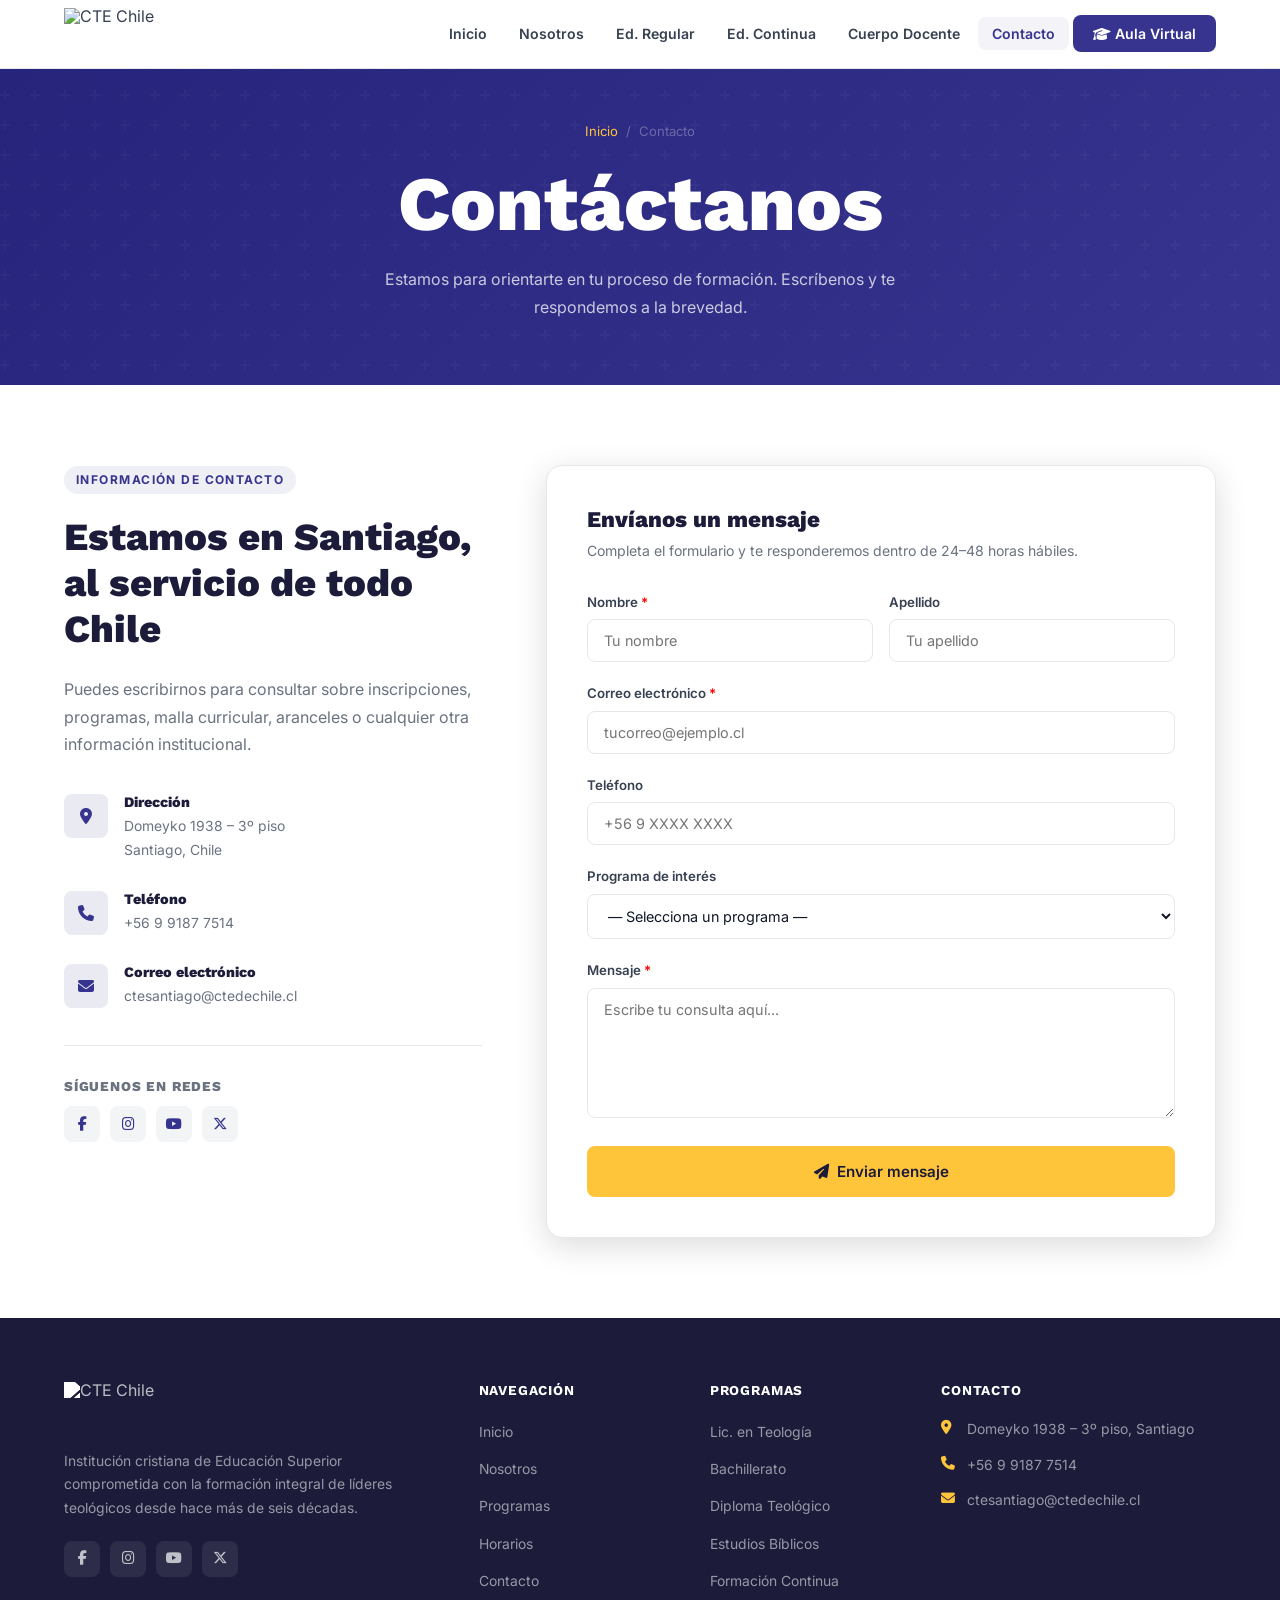
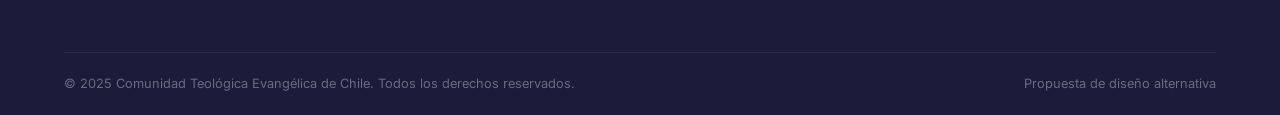
==== contacto.html @ 59718602 "Propuesta web CTE Chile — sitio completo multi-página" ====
<!DOCTYPE html>
<html lang="es">
<head>
  <meta charset="UTF-8">
  <meta name="viewport" content="width=device-width, initial-scale=1.0">
  <title>Contacto — CTE Chile</title>
  <meta name="description" content="Contáctanos para consultar sobre programas, inscripciones y actividades de la Comunidad Teológica Evangélica de Chile.">
  <link rel="preconnect" href="https://fonts.googleapis.com">
  <link rel="preconnect" href="https://fonts.gstatic.com" crossorigin>
  <link href="https://fonts.googleapis.com/css2?family=Work+Sans:wght@400;600;700;800&family=Inter:wght@400;500;600&display=swap" rel="stylesheet">
  <link rel="stylesheet" href="https://cdnjs.cloudflare.com/ajax/libs/font-awesome/6.5.0/css/all.min.css">
  <link rel="stylesheet" href="style.css">
</head>
<body>

  <!-- NAVBAR -->
  <nav class="navbar" id="navbar">
    <div class="container">
      <div class="navbar-inner">
        <a href="index.html" class="logo">
          <img src="https://ctedechile.cl/wp-content/uploads/2025/12/LOGO-CTE-HD-02.png" alt="CTE Chile" class="logo-img">
        </a>
        <ul class="nav-links" id="navLinks">
          <li><a href="index.html">Inicio</a></li>
          <li><a href="nosotros.html">Nosotros</a></li>
          <li><a href="programas.html">Ed. Regular</a></li>
          <li><a href="continua.html">Ed. Continua</a></li>
          <li><a href="docentes.html">Cuerpo Docente</a></li>
          <li><a href="contacto.html" class="active">Contacto</a></li>
          <li><a href="#" class="nav-cta"><i class="fas fa-graduation-cap"></i> Aula Virtual</a></li>
        </ul>
        <button class="nav-toggle" id="navToggle" aria-label="Abrir menú">
          <span></span><span></span><span></span>
        </button>
      </div>
    </div>
  </nav>

  <!-- PAGE HERO -->
  <section class="page-hero">
    <div class="container">
      <div class="breadcrumb">
        <a href="index.html">Inicio</a>
        <span>/</span>
        <span>Contacto</span>
      </div>
      <h1>Contáctanos</h1>
      <p>Estamos para orientarte en tu proceso de formación. Escríbenos y te respondemos a la brevedad.</p>
    </div>
  </section>

  <!-- CONTACT SECTION -->
  <section class="section">
    <div class="container">
      <div class="contact-grid">

        <!-- Info -->
        <div>
          <span class="section-label">Información de contacto</span>
          <h2 style="margin-top:8px;margin-bottom:24px">Estamos en Santiago,<br>al servicio de todo Chile</h2>
          <p style="color:var(--gray-500);margin-bottom:36px">Puedes escribirnos para consultar sobre inscripciones, programas, malla curricular, aranceles o cualquier otra información institucional.</p>

          <div class="contact-info-item">
            <div class="contact-info-icon"><i class="fas fa-map-marker-alt"></i></div>
            <div class="contact-info-text">
              <h4>Dirección</h4>
              <p>Domeyko 1938 – 3º piso<br>Santiago, Chile</p>
            </div>
          </div>
          <div class="contact-info-item">
            <div class="contact-info-icon"><i class="fas fa-phone"></i></div>
            <div class="contact-info-text">
              <h4>Teléfono</h4>
              <p>+56 9 9187 7514</p>
            </div>
          </div>
          <div class="contact-info-item">
            <div class="contact-info-icon"><i class="fas fa-envelope"></i></div>
            <div class="contact-info-text">
              <h4>Correo electrónico</h4>
              <p>ctesantiago@ctedechile.cl</p>
            </div>
          </div>

          <div style="margin-top:36px;padding-top:32px;border-top:1px solid var(--gray-200)">
            <h4 style="font-size:.85rem;text-transform:uppercase;letter-spacing:.06em;color:var(--gray-500);margin-bottom:12px">Síguenos en redes</h4>
            <div class="footer-socials" style="margin:0">
              <a href="#" aria-label="Facebook" style="background:var(--gray-100);color:var(--primary)"><i class="fab fa-facebook-f"></i></a>
              <a href="#" aria-label="Instagram" style="background:var(--gray-100);color:var(--primary)"><i class="fab fa-instagram"></i></a>
              <a href="#" aria-label="YouTube" style="background:var(--gray-100);color:var(--primary)"><i class="fab fa-youtube"></i></a>
              <a href="#" aria-label="Twitter/X" style="background:var(--gray-100);color:var(--primary)"><i class="fab fa-x-twitter"></i></a>
            </div>
          </div>
        </div>

        <!-- Form -->
        <div class="form-card">
          <h3 style="margin-bottom:6px">Envíanos un mensaje</h3>
          <p style="color:var(--gray-500);font-size:.88rem;margin-bottom:28px">Completa el formulario y te responderemos dentro de 24–48 horas hábiles.</p>

          <form id="contactForm" novalidate>
            <!-- Honeypot oculto -->
            <input type="text" name="website" style="display:none" tabindex="-1" autocomplete="off">

            <div class="form-row">
              <div class="form-group">
                <label for="nombre">Nombre <span style="color:red">*</span></label>
                <input type="text" id="nombre" name="nombre" placeholder="Tu nombre" required autocomplete="given-name">
              </div>
              <div class="form-group">
                <label for="apellido">Apellido</label>
                <input type="text" id="apellido" name="apellido" placeholder="Tu apellido" autocomplete="family-name">
              </div>
            </div>

            <div class="form-group">
              <label for="email">Correo electrónico <span style="color:red">*</span></label>
              <input type="email" id="email" name="email" placeholder="tucorreo@ejemplo.cl" required autocomplete="email">
            </div>

            <div class="form-group">
              <label for="telefono">Teléfono</label>
              <input type="tel" id="telefono" name="telefono" placeholder="+56 9 XXXX XXXX" autocomplete="tel">
            </div>

            <div class="form-group">
              <label for="programa">Programa de interés</label>
              <select id="programa" name="programa">
                <option value="">— Selecciona un programa —</option>
                <option value="lic_ecumenico">Lic. en Estudios Teológicos, Bíblicos y Diálogo Ecuménico</option>
                <option value="lic_teologia">Licenciatura en Teología</option>
                <option value="bachillerato">Bachillerato en Teología</option>
                <option value="diploma_teo">Diploma en Estudios Teológicos</option>
                <option value="diploma_bib">Diplomado en Estudios Bíblicos</option>
                <option value="formacion_continua">Formación Continua / Talleres</option>
                <option value="otro">Otra consulta</option>
              </select>
            </div>

            <div class="form-group">
              <label for="mensaje">Mensaje <span style="color:red">*</span></label>
              <textarea id="mensaje" name="mensaje" placeholder="Escribe tu consulta aquí..." required></textarea>
            </div>

            <div id="formMsg" style="display:none;padding:12px 16px;border-radius:var(--radius);font-size:.88rem;margin-bottom:16px"></div>

            <button type="submit" class="btn btn-primary form-submit">
              <i class="fas fa-paper-plane"></i> Enviar mensaje
            </button>
          </form>
        </div>

      </div>
    </div>
  </section>

  <!-- FOOTER -->
  <footer class="footer">
    <div class="container">
      <div class="footer-grid">
        <div>
          <div class="footer-logo logo">
            <img src="https://ctedechile.cl/wp-content/uploads/2025/12/LOGO-CTE-HD-02.png" alt="CTE Chile" class="logo-img">
          </div>
          <p class="footer-desc">Institución cristiana de Educación Superior comprometida con la formación integral de líderes teológicos desde hace más de seis décadas.</p>
          <div class="footer-socials">
            <a href="#" aria-label="Facebook"><i class="fab fa-facebook-f"></i></a>
            <a href="#" aria-label="Instagram"><i class="fab fa-instagram"></i></a>
            <a href="#" aria-label="YouTube"><i class="fab fa-youtube"></i></a>
            <a href="#" aria-label="Twitter/X"><i class="fab fa-x-twitter"></i></a>
          </div>
        </div>
        <div>
          <h4>Navegación</h4>
          <ul class="footer-links">
            <li><a href="index.html">Inicio</a></li>
            <li><a href="nosotros.html">Nosotros</a></li>
            <li><a href="programas.html">Programas</a></li>
            <li><a href="horarios.html">Horarios</a></li>
          <li><a href="contacto.html">Contacto</a></li>
          </ul>
        </div>
        <div>
          <h4>Programas</h4>
          <ul class="footer-links">
            <li><a href="programas.html">Lic. en Teología</a></li>
            <li><a href="programas.html">Bachillerato</a></li>
            <li><a href="programas.html">Diploma Teológico</a></li>
            <li><a href="programas.html">Estudios Bíblicos</a></li>
            <li><a href="programas.html">Formación Continua</a></li>
          </ul>
        </div>
        <div>
          <h4>Contacto</h4>
          <ul class="footer-contact">
            <li><i class="fas fa-map-marker-alt"></i> Domeyko 1938 – 3º piso, Santiago</li>
            <li><i class="fas fa-phone"></i> +56 9 9187 7514</li>
            <li><i class="fas fa-envelope"></i> ctesantiago@ctedechile.cl</li>
          </ul>
        </div>
      </div>
      <div class="footer-bottom">
        <span>© 2025 Comunidad Teológica Evangélica de Chile. Todos los derechos reservados.</span>
        <span>Propuesta de diseño alternativa</span>
      </div>
    </div>
  </footer>

  <script src="script.js"></script>
</body>
</html>
---- style.css ----
/* ============================================================
   CTE Chile — Propuesta Alternativa de Diseño
   Paleta: Azul institucional + Amarillo + Neutros
   ============================================================ */

:root {
  --primary:     #36348E;
  --primary-dark:#25237a;
  --primary-light:#4e4bb0;
  --secondary:   #FFC53A;
  --secondary-dark:#e6a800;
  --accent:      #B7D8EF;
  --dark:        #1C1B3A;
  --gray-900:    #111827;
  --gray-700:    #374151;
  --gray-500:    #6B7280;
  --gray-200:    #E5E7EB;
  --gray-100:    #F3F4F6;
  --white:       #FFFFFF;
  --font-heading:'Work Sans', sans-serif;
  --font-body:   'Inter', sans-serif;
  --radius:      8px;
  --radius-lg:   16px;
  --shadow-sm:   0 1px 3px rgba(0,0,0,.08);
  --shadow:      0 4px 16px rgba(0,0,0,.10);
  --shadow-lg:   0 8px 32px rgba(0,0,0,.14);
  --transition:  .25s ease;
  --max-width:   1200px;
}

/* ── Reset ── */
*, *::before, *::after { box-sizing: border-box; margin: 0; padding: 0; }
html { scroll-behavior: smooth; font-size: 16px; }
body {
  font-family: var(--font-body);
  color: var(--gray-700);
  line-height: 1.7;
  background: var(--white);
}
img { display: block; max-width: 100%; height: auto; }
a { color: inherit; text-decoration: none; }
ul { list-style: none; }

/* ── Typography ── */
h1, h2, h3, h4 {
  font-family: var(--font-heading);
  font-weight: 800;
  color: var(--dark);
  line-height: 1.2;
}
h1 { font-size: clamp(2.8rem, 6vw, 4.8rem); }
h2 { font-size: clamp(1.6rem, 3.5vw, 2.4rem); }
h3 { font-size: clamp(1.1rem, 2vw, 1.4rem); }

p { margin-bottom: 1rem; }
p:last-child { margin-bottom: 0; }

/* ── Layout ── */
.container {
  width: 90%;
  max-width: var(--max-width);
  margin-inline: auto;
}
.section { padding: 80px 0; }
.section-sm { padding: 48px 0; }
.section-label {
  display: inline-block;
  font-size: .75rem;
  font-weight: 700;
  letter-spacing: .12em;
  text-transform: uppercase;
  color: var(--primary);
  background: rgba(54,52,142,.08);
  padding: 4px 12px;
  border-radius: 99px;
  margin-bottom: 12px;
}
.section-header { max-width: 640px; margin-bottom: 48px; }
.section-header.center { text-align: center; margin-inline: auto; }
.section-header p { color: var(--gray-500); font-size: 1.05rem; margin-top: 12px; }

/* ── Buttons ── */
.btn {
  display: inline-flex;
  align-items: center;
  gap: 8px;
  padding: 14px 28px;
  border-radius: var(--radius);
  font-family: var(--font-body);
  font-weight: 600;
  font-size: .95rem;
  cursor: pointer;
  border: 2px solid transparent;
  transition: var(--transition);
  text-decoration: none;
}
.btn-primary {
  background: var(--secondary);
  color: var(--dark);
  border-color: var(--secondary);
}
.btn-primary:hover {
  background: var(--secondary-dark);
  border-color: var(--secondary-dark);
  transform: translateY(-2px);
  box-shadow: var(--shadow);
}
.btn-outline {
  background: transparent;
  color: var(--white);
  border-color: rgba(255,255,255,.6);
}
.btn-outline:hover {
  background: rgba(255,255,255,.1);
  border-color: var(--white);
}
.btn-ghost {
  background: transparent;
  color: var(--primary);
  border-color: var(--primary);
}
.btn-ghost:hover {
  background: var(--primary);
  color: var(--white);
}

/* ── Logo imagen ── */
.logo-img { height: 52px; width: auto; display: block; }
.footer .logo-img { filter: brightness(0) invert(1); height: 52px; }

/* ── Navbar ── */
.navbar {
  position: fixed;
  top: 0; left: 0; right: 0;
  z-index: 1000;
  background: var(--white);
  border-bottom: 1px solid var(--gray-200);
  transition: box-shadow var(--transition);
}
.navbar.scrolled { box-shadow: var(--shadow); }
.navbar-inner {
  display: flex;
  align-items: center;
  justify-content: space-between;
  height: 68px;
  gap: 24px;
}
.logo {
  display: flex;
  flex-direction: column;
  line-height: 1.1;
}
.logo-abbr {
  font-family: var(--font-heading);
  font-weight: 800;
  font-size: 1.3rem;
  color: var(--primary);
}
.logo-full {
  font-size: .65rem;
  font-weight: 600;
  color: var(--gray-500);
  letter-spacing: .04em;
}
.nav-links {
  display: flex;
  align-items: center;
  gap: 4px;
}
.nav-links a {
  font-size: .88rem;
  font-weight: 600;
  color: var(--gray-700);
  padding: 8px 14px;
  border-radius: var(--radius);
  transition: var(--transition);
  position: relative;
}
.nav-links a:hover,
.nav-links a.active {
  color: var(--primary);
  background: rgba(54,52,142,.06);
}
.nav-cta {
  background: var(--primary);
  color: var(--white) !important;
  padding: 10px 20px !important;
  border-radius: var(--radius) !important;
}
.nav-cta:hover {
  background: var(--primary-dark) !important;
}
.nav-toggle {
  display: none;
  flex-direction: column;
  gap: 5px;
  cursor: pointer;
  padding: 4px;
  background: none;
  border: none;
}
.nav-toggle span {
  display: block;
  width: 24px;
  height: 2px;
  background: var(--dark);
  border-radius: 2px;
  transition: var(--transition);
}

/* ── Hero ── */
.hero {
  min-height: 100vh;
  display: flex;
  align-items: center;
  background: linear-gradient(135deg, var(--primary-dark) 0%, var(--primary) 60%, var(--primary-light) 100%);
  position: relative;
  overflow: hidden;
  padding-top: 68px;
}
.hero::before {
  content: '';
  position: absolute;
  inset: 0;
  background: url("data:image/svg+xml,%3Csvg width='60' height='60' viewBox='0 0 60 60' xmlns='http://www.w3.org/2000/svg'%3E%3Cg fill='none' fill-rule='evenodd'%3E%3Cg fill='%23ffffff' fill-opacity='0.03'%3E%3Cpath d='M36 34v-4h-2v4h-4v2h4v4h2v-4h4v-2h-4zm0-30V0h-2v4h-4v2h4v4h2V6h4V4h-4zM6 34v-4H4v4H0v2h4v4h2v-4h4v-2H6zM6 4V0H4v4H0v2h4v4h2V6h4V4H6z'/%3E%3C/g%3E%3C/g%3E%3C/svg%3E");
}
.hero-inner {
  display: grid;
  grid-template-columns: 1fr 1fr;
  gap: 64px;
  align-items: center;
  padding: 80px 0;
}
.hero-badge {
  display: inline-flex;
  align-items: center;
  gap: 8px;
  background: rgba(255,197,58,.15);
  border: 1px solid rgba(255,197,58,.3);
  color: var(--secondary);
  font-size: .78rem;
  font-weight: 700;
  letter-spacing: .1em;
  text-transform: uppercase;
  padding: 6px 14px;
  border-radius: 99px;
  margin-bottom: 24px;
}
.hero h1 { color: var(--white); margin-bottom: 20px; }
.hero h1 span { color: var(--secondary); }
.hero-desc {
  color: rgba(255,255,255,.8);
  font-size: 1.1rem;
  margin-bottom: 36px;
  max-width: 480px;
}
.hero-actions { display: flex; gap: 16px; flex-wrap: wrap; }
.hero-stats {
  display: flex;
  gap: 32px;
  margin-top: 48px;
  padding-top: 32px;
  border-top: 1px solid rgba(255,255,255,.15);
}
.hero-stat-value {
  font-family: var(--font-heading);
  font-weight: 800;
  font-size: 1.8rem;
  color: var(--secondary);
  display: block;
}
.hero-stat-label {
  font-size: .8rem;
  color: rgba(255,255,255,.65);
  font-weight: 500;
}
.hero-visual {
  display: flex;
  justify-content: center;
  align-items: center;
}
.hero-card {
  background: rgba(255,255,255,.1);
  backdrop-filter: blur(12px);
  border: 1px solid rgba(255,255,255,.2);
  border-radius: var(--radius-lg);
  padding: 40px;
  text-align: center;
  color: var(--white);
  max-width: 340px;
  width: 100%;
}
.hero-card-icon {
  width: 72px;
  height: 72px;
  background: var(--secondary);
  border-radius: 50%;
  display: flex;
  align-items: center;
  justify-content: center;
  margin: 0 auto 20px;
  font-size: 1.8rem;
}
.hero-card h3 { color: var(--white); margin-bottom: 12px; }
.hero-card p { color: rgba(255,255,255,.75); font-size: .9rem; }
.hero-card-programs {
  display: flex;
  flex-direction: column;
  gap: 10px;
  margin-top: 20px;
}
.hero-card-programs span {
  background: rgba(255,255,255,.1);
  padding: 8px 14px;
  border-radius: var(--radius);
  font-size: .82rem;
  font-weight: 600;
  border: 1px solid rgba(255,255,255,.15);
}

/* ── Stats band ── */
.stats-band {
  background: var(--gray-100);
  padding: 48px 0;
  border-top: 1px solid var(--gray-200);
  border-bottom: 1px solid var(--gray-200);
}
.stats-grid {
  display: grid;
  grid-template-columns: repeat(4, 1fr);
  gap: 32px;
  text-align: center;
}
.stat-item {}
.stat-number {
  font-family: var(--font-heading);
  font-weight: 800;
  font-size: 2.4rem;
  color: var(--primary);
  display: block;
}
.stat-label { font-size: .85rem; color: var(--gray-500); font-weight: 500; }

/* ── About / Nosotros ── */
.about-grid {
  display: grid;
  grid-template-columns: 1fr 1fr;
  gap: 80px;
  align-items: center;
}
.about-image {
  position: relative;
}
.about-img-main {
  width: 100%;
  border-radius: var(--radius-lg);
  object-fit: cover;
  height: 420px;
  display: block;
}
.about-badge {
  position: absolute;
  bottom: -20px;
  right: -20px;
  background: var(--secondary);
  color: var(--dark);
  padding: 20px 24px;
  border-radius: var(--radius-lg);
  font-family: var(--font-heading);
  font-weight: 800;
  box-shadow: var(--shadow-lg);
  text-align: center;
}
.about-badge span:first-child {
  display: block;
  font-size: 2rem;
  line-height: 1;
}
.about-badge span:last-child { font-size: .75rem; font-weight: 600; }
.about-values {
  display: grid;
  grid-template-columns: 1fr 1fr;
  gap: 16px;
  margin-top: 32px;
}
.value-item {
  background: var(--gray-100);
  padding: 16px 20px;
  border-radius: var(--radius);
  border-left: 3px solid var(--primary);
}
.value-item h4 {
  font-size: .9rem;
  color: var(--primary);
  margin-bottom: 4px;
}
.value-item p { font-size: .82rem; color: var(--gray-500); margin: 0; }

/* ── Programs ── */
.programs-bg { background: var(--gray-100); }
.programs-grid {
  display: grid;
  grid-template-columns: repeat(3, 1fr);
  gap: 24px;
}
.program-card {
  background: var(--white);
  border-radius: var(--radius-lg);
  padding: 32px;
  box-shadow: var(--shadow-sm);
  border: 1px solid var(--gray-200);
  transition: var(--transition);
  display: flex;
  flex-direction: column;
}
.program-card:hover {
  box-shadow: var(--shadow-lg);
  transform: translateY(-4px);
  border-color: var(--primary);
}
.program-icon {
  width: 52px;
  height: 52px;
  background: rgba(54,52,142,.1);
  border-radius: var(--radius);
  display: flex;
  align-items: center;
  justify-content: center;
  font-size: 1.4rem;
  margin-bottom: 20px;
}
.program-badge {
  font-size: .72rem;
  font-weight: 700;
  letter-spacing: .08em;
  text-transform: uppercase;
  color: var(--primary);
  background: rgba(54,52,142,.08);
  padding: 3px 10px;
  border-radius: 99px;
  display: inline-block;
  margin-bottom: 10px;
}
.program-card h3 { font-size: 1rem; margin-bottom: 10px; }
.program-card p { font-size: .87rem; color: var(--gray-500); flex: 1; }
.program-meta {
  margin-top: 20px;
  padding-top: 16px;
  border-top: 1px solid var(--gray-200);
  display: flex;
  align-items: center;
  justify-content: space-between;
  font-size: .8rem;
  color: var(--gray-500);
}
.program-duration {
  display: flex;
  align-items: center;
  gap: 6px;
  font-weight: 600;
}

/* ── Mission strip ── */
.mission-strip {
  background: linear-gradient(135deg, var(--primary) 0%, var(--primary-dark) 100%);
  padding: 72px 0;
  text-align: center;
  position: relative;
  overflow: hidden;
}
.mission-strip::before {
  content: '"';
  position: absolute;
  top: -40px;
  left: 50%;
  transform: translateX(-50%);
  font-size: 20rem;
  color: rgba(255,255,255,.04);
  font-family: Georgia, serif;
  line-height: 1;
}
.mission-strip h2 {
  color: var(--white);
  font-size: clamp(1.3rem, 3vw, 2rem);
  max-width: 800px;
  margin: 0 auto 24px;
  font-weight: 700;
  font-style: italic;
  position: relative;
}
.mission-strip p {
  color: rgba(255,255,255,.7);
  font-size: .95rem;
  position: relative;
}

/* ── Contact CTA ── */
.contact-cta {
  background: var(--secondary);
  padding: 72px 0;
}
.contact-cta-inner {
  display: flex;
  align-items: center;
  justify-content: space-between;
  gap: 32px;
}
.contact-cta h2 { color: var(--dark); margin-bottom: 8px; }
.contact-cta p { color: rgba(28,27,58,.7); margin: 0; }
.contact-cta .btn-primary {
  background: var(--primary);
  border-color: var(--primary);
  color: var(--white);
  white-space: nowrap;
  flex-shrink: 0;
}
.contact-cta .btn-primary:hover {
  background: var(--primary-dark);
  border-color: var(--primary-dark);
}

/* ── Footer ── */
.footer {
  background: var(--dark);
  color: rgba(255,255,255,.7);
  padding: 64px 0 0;
}
.footer-grid {
  display: grid;
  grid-template-columns: 2fr 1fr 1fr 1.5fr;
  gap: 48px;
  padding-bottom: 48px;
}
.footer-logo .logo-abbr { color: var(--secondary); font-size: 1.6rem; }
.footer-logo .logo-full { color: rgba(255,255,255,.5); }
.footer-desc {
  font-size: .87rem;
  line-height: 1.7;
  margin-top: 16px;
  color: rgba(255,255,255,.55);
}
.footer-socials {
  display: flex;
  gap: 10px;
  margin-top: 20px;
}
.footer-socials a {
  width: 36px;
  height: 36px;
  background: rgba(255,255,255,.08);
  border-radius: var(--radius);
  display: flex;
  align-items: center;
  justify-content: center;
  font-size: .9rem;
  transition: var(--transition);
}
.footer-socials a:hover {
  background: var(--secondary);
  color: var(--dark);
}
.footer h4 {
  color: var(--white);
  font-size: .85rem;
  font-weight: 700;
  letter-spacing: .06em;
  text-transform: uppercase;
  margin-bottom: 20px;
}
.footer-links li { margin-bottom: 10px; }
.footer-links a {
  font-size: .87rem;
  color: rgba(255,255,255,.55);
  transition: var(--transition);
}
.footer-links a:hover { color: var(--secondary); }
.footer-contact li {
  display: flex;
  gap: 10px;
  font-size: .87rem;
  margin-bottom: 12px;
  color: rgba(255,255,255,.55);
}
.footer-contact i { color: var(--secondary); width: 16px; margin-top: 3px; flex-shrink: 0; }
.footer-bottom {
  border-top: 1px solid rgba(255,255,255,.08);
  padding: 20px 0;
  display: flex;
  align-items: center;
  justify-content: space-between;
  font-size: .8rem;
  color: rgba(255,255,255,.35);
}

/* ── Inner page hero ── */
.page-hero {
  background: linear-gradient(135deg, var(--primary-dark) 0%, var(--primary) 100%);
  padding: 120px 0 64px;
  text-align: center;
  position: relative;
  overflow: hidden;
}
.page-hero::before {
  content: '';
  position: absolute;
  inset: 0;
  background: url("data:image/svg+xml,%3Csvg width='60' height='60' viewBox='0 0 60 60' xmlns='http://www.w3.org/2000/svg'%3E%3Cg fill='none' fill-rule='evenodd'%3E%3Cg fill='%23ffffff' fill-opacity='0.03'%3E%3Cpath d='M36 34v-4h-2v4h-4v2h4v4h2v-4h4v-2h-4zm0-30V0h-2v4h-4v2h4v4h2V6h4V4h-4zM6 34v-4H4v4H0v2h4v4h2v-4h4v-2H6zM6 4V0H4v4H0v2h4v4h2V6h4V4H6z'/%3E%3C/g%3E%3C/g%3E%3C/svg%3E");
}
.page-hero h1 { color: var(--white); position: relative; }
.page-hero p { color: rgba(255,255,255,.75); max-width: 560px; margin: 16px auto 0; position: relative; }
.breadcrumb {
  display: flex;
  align-items: center;
  justify-content: center;
  gap: 8px;
  font-size: .82rem;
  color: rgba(255,255,255,.5);
  margin-bottom: 16px;
  position: relative;
}
.breadcrumb a { color: var(--secondary); }
.breadcrumb span { color: rgba(255,255,255,.3); }

/* ── Contacto form ── */
.contact-grid {
  display: grid;
  grid-template-columns: 1fr 1.6fr;
  gap: 64px;
  align-items: start;
}
.contact-info-item {
  display: flex;
  gap: 16px;
  margin-bottom: 28px;
}
.contact-info-icon {
  width: 44px;
  height: 44px;
  background: rgba(54,52,142,.1);
  border-radius: var(--radius);
  display: flex;
  align-items: center;
  justify-content: center;
  color: var(--primary);
  flex-shrink: 0;
}
.contact-info-icon i { font-size: 1rem; }
.contact-info-text h4 { font-size: .9rem; color: var(--dark); margin-bottom: 4px; }
.contact-info-text p { font-size: .87rem; color: var(--gray-500); margin: 0; }
.form-card {
  background: var(--white);
  border-radius: var(--radius-lg);
  padding: 40px;
  box-shadow: var(--shadow-lg);
  border: 1px solid var(--gray-200);
}
.form-row { display: grid; grid-template-columns: 1fr 1fr; gap: 16px; }
.form-group { margin-bottom: 20px; }
.form-group label {
  display: block;
  font-size: .83rem;
  font-weight: 600;
  color: var(--gray-700);
  margin-bottom: 6px;
}
.form-group input,
.form-group select,
.form-group textarea {
  width: 100%;
  padding: 12px 16px;
  border: 1.5px solid var(--gray-200);
  border-radius: var(--radius);
  font-family: var(--font-body);
  font-size: .9rem;
  color: var(--gray-900);
  background: var(--white);
  transition: var(--transition);
  outline: none;
}
.form-group input:focus,
.form-group select:focus,
.form-group textarea:focus {
  border-color: var(--primary);
  box-shadow: 0 0 0 3px rgba(54,52,142,.1);
}
.form-group textarea { resize: vertical; min-height: 130px; }
.form-submit { width: 100%; justify-content: center; }

/* ── Nosotros page extras ── */
.team-grid {
  display: grid;
  grid-template-columns: repeat(3, 1fr);
  gap: 24px;
}
.team-card {
  text-align: center;
  padding: 32px 24px;
  background: var(--white);
  border-radius: var(--radius-lg);
  border: 1px solid var(--gray-200);
  transition: var(--transition);
}
.team-card:hover {
  box-shadow: var(--shadow);
  border-color: var(--accent);
}
.team-avatar {
  width: 80px;
  height: 80px;
  background: linear-gradient(135deg, var(--primary), var(--primary-light));
  border-radius: 50%;
  display: flex;
  align-items: center;
  justify-content: center;
  color: var(--white);
  font-size: 1.6rem;
  margin: 0 auto 16px;
}
.team-card h3 { font-size: 1rem; margin-bottom: 4px; }
.team-card p { font-size: .82rem; color: var(--gray-500); margin: 0; }
.team-role {
  font-size: .75rem;
  font-weight: 700;
  color: var(--primary);
  background: rgba(54,52,142,.08);
  padding: 3px 10px;
  border-radius: 99px;
  display: inline-block;
  margin-bottom: 8px;
}
.history-timeline {
  position: relative;
  padding-left: 32px;
}
.history-timeline::before {
  content: '';
  position: absolute;
  left: 10px;
  top: 0; bottom: 0;
  width: 2px;
  background: var(--gray-200);
}
.timeline-item {
  position: relative;
  margin-bottom: 36px;
}
.timeline-item::before {
  content: '';
  position: absolute;
  left: -26px;
  top: 6px;
  width: 12px;
  height: 12px;
  background: var(--primary);
  border-radius: 50%;
  border: 2px solid var(--white);
  box-shadow: 0 0 0 2px var(--primary);
}
.timeline-year {
  font-family: var(--font-heading);
  font-weight: 800;
  font-size: .85rem;
  color: var(--secondary-dark);
  letter-spacing: .05em;
  display: block;
  margin-bottom: 4px;
}
.timeline-item h4 { margin-bottom: 4px; }
.timeline-item p { font-size: .87rem; color: var(--gray-500); margin: 0; }

/* ── Responsive ── */
@media (max-width: 1024px) {
  .programs-grid { grid-template-columns: repeat(2, 1fr); }
  .footer-grid { grid-template-columns: 1fr 1fr; gap: 32px; }
  .stats-grid { grid-template-columns: repeat(2, 1fr); }
  .team-grid { grid-template-columns: repeat(2, 1fr); }
}
@media (max-width: 768px) {
  .section { padding: 56px 0; }
  .nav-links { display: none; flex-direction: column; position: absolute; top: 68px; left: 0; right: 0; background: var(--white); padding: 16px; border-bottom: 1px solid var(--gray-200); box-shadow: var(--shadow); gap: 4px; }
  .nav-links.open { display: flex; }
  .nav-toggle { display: flex; }
  .hero-inner { grid-template-columns: 1fr; gap: 40px; text-align: center; }
  .hero-actions { justify-content: center; }
  .hero-stats { justify-content: center; gap: 24px; }
  .hero-visual { display: none; }
  .about-grid { grid-template-columns: 1fr; gap: 40px; }
  .about-badge { right: 0; }
  .programs-grid { grid-template-columns: 1fr; }
  .contact-cta-inner { flex-direction: column; text-align: center; }
  .footer-grid { grid-template-columns: 1fr; }
  .contact-grid { grid-template-columns: 1fr; }
  .form-row { grid-template-columns: 1fr; }
  .team-grid { grid-template-columns: 1fr 1fr; }
  .footer-bottom { flex-direction: column; gap: 8px; text-align: center; }
  .about-values { grid-template-columns: 1fr; }
  .stats-grid { grid-template-columns: repeat(2, 1fr); gap: 20px; }
}
@media (max-width: 480px) {
  .hero-stats { flex-direction: column; gap: 16px; }
  .team-grid { grid-template-columns: 1fr; }
  .stats-grid { grid-template-columns: 1fr 1fr; }
}
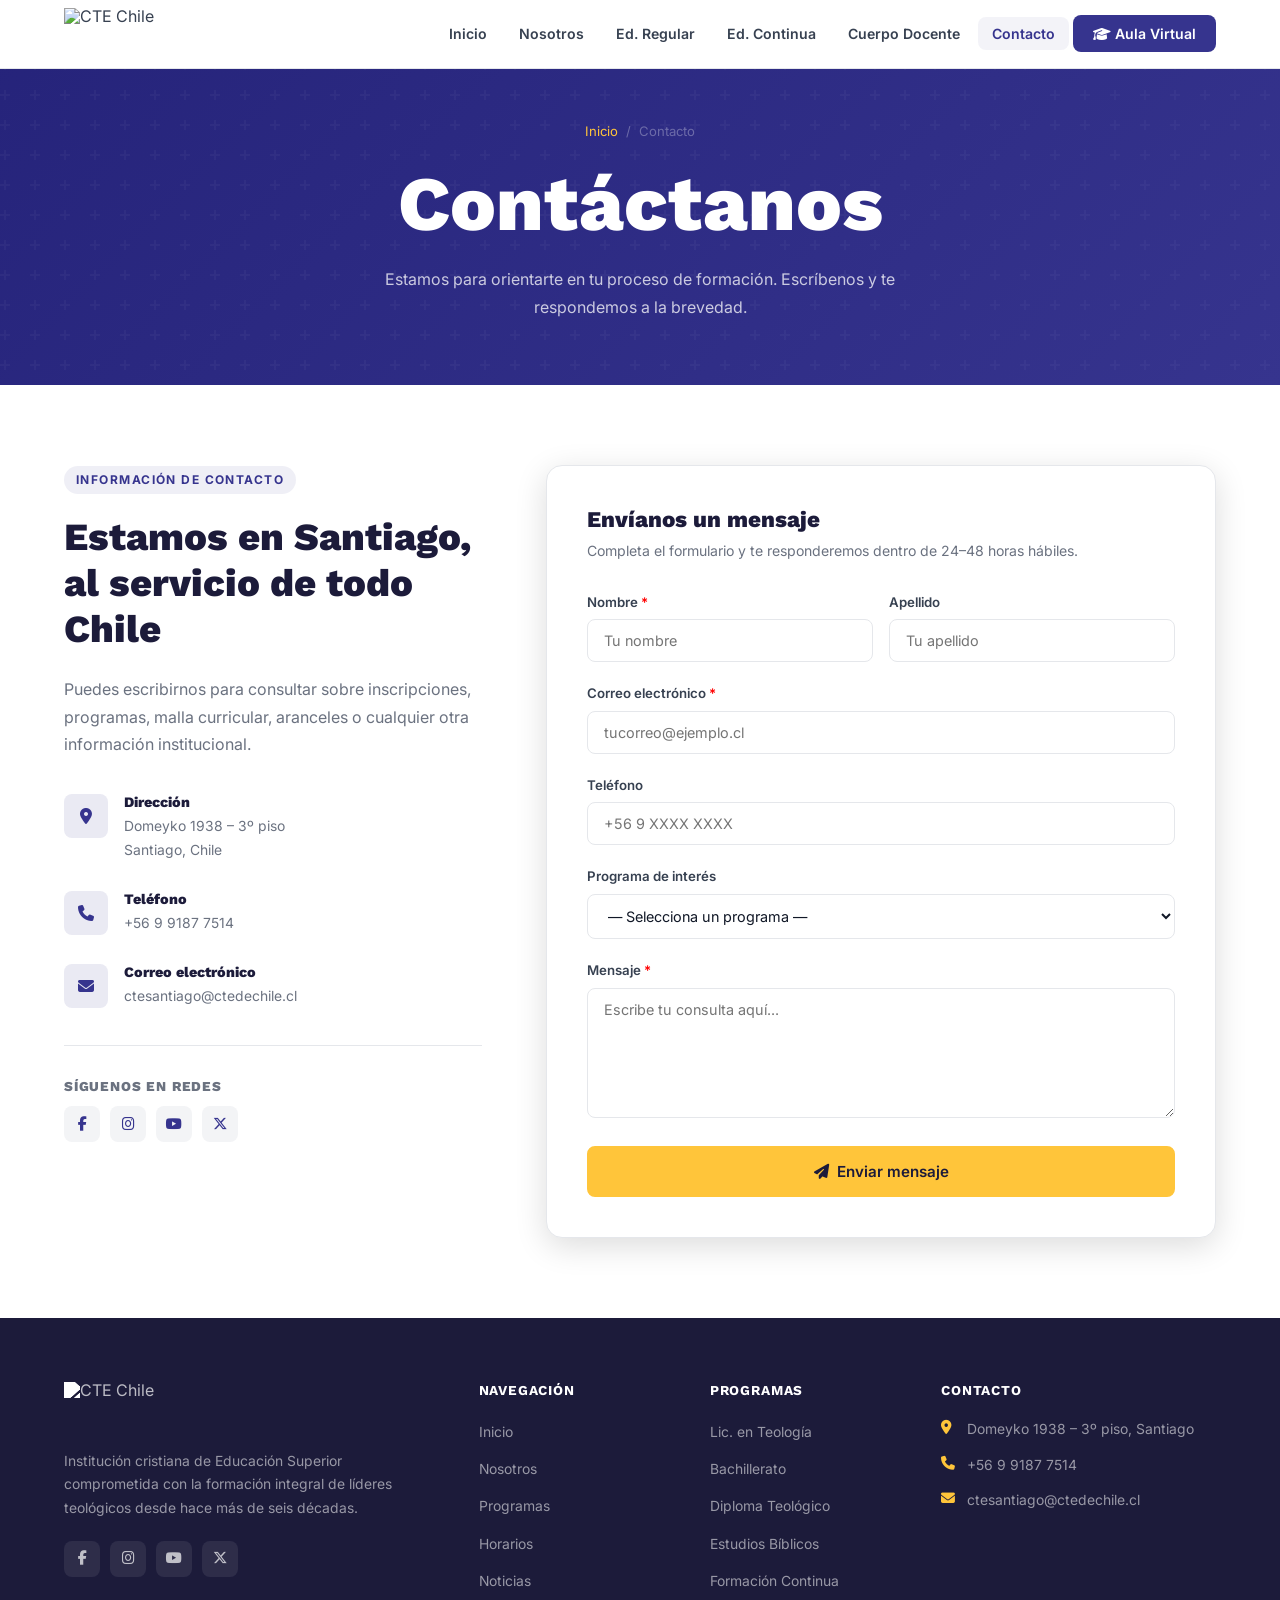
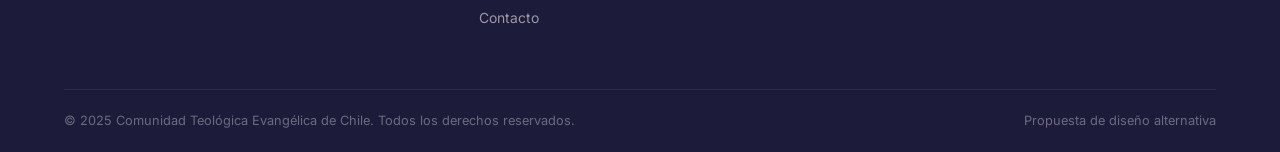
==== commit b654aded: "Agrega sección noticias, Diplomado Latinoamericano en Ed. Continua y preview en home" ====
--- a/contacto.html
+++ b/contacto.html
@@ -177,6 +177,7 @@
             <li><a href="nosotros.html">Nosotros</a></li>
             <li><a href="programas.html">Programas</a></li>
             <li><a href="horarios.html">Horarios</a></li>
+          <li><a href="noticias.html">Noticias</a></li>
           <li><a href="contacto.html">Contacto</a></li>
           </ul>
         </div>
